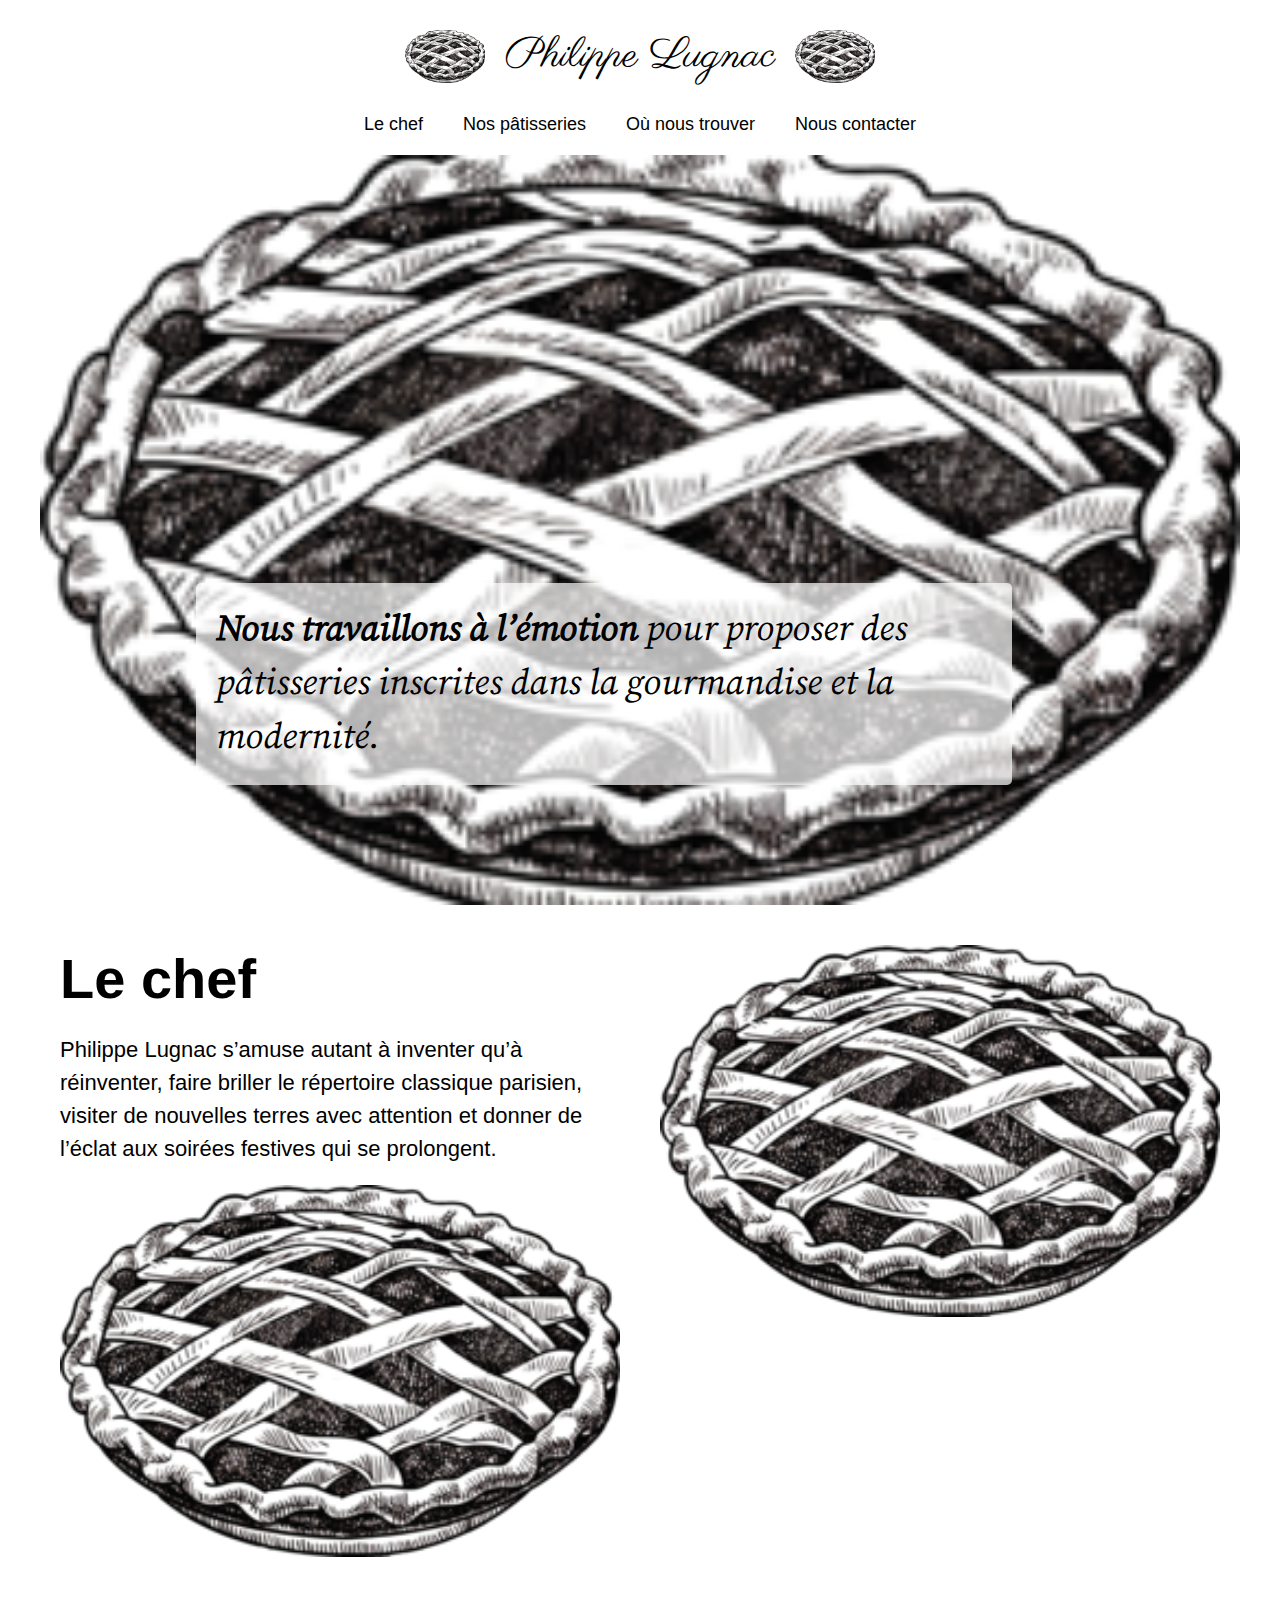
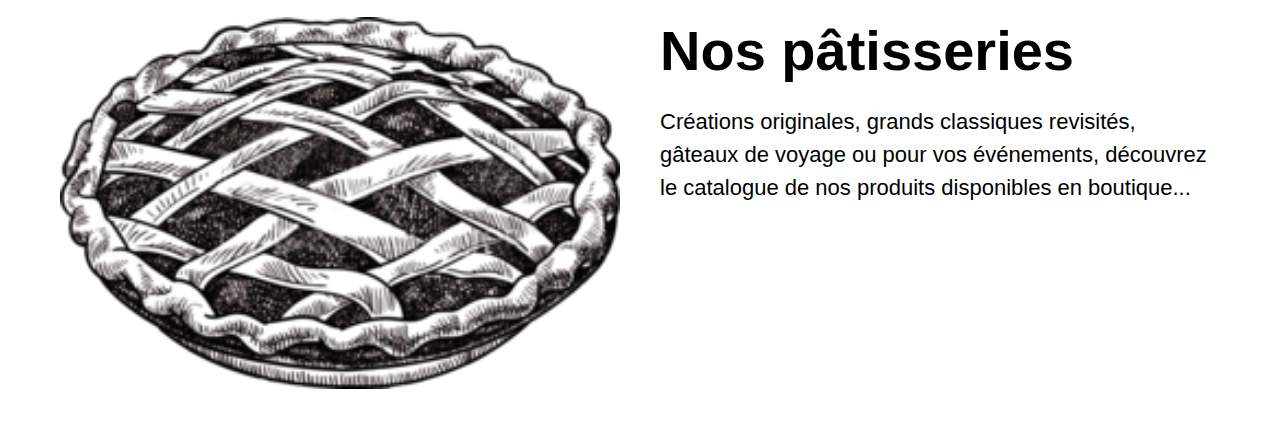
==== index.html @ a854a2fa "Modification du nom de fichier index et du path vers les assets" ====
<!DOCTYPE html>
<html lang="fr">
<head>
    <meta charset="UTF-8">
    <meta name="viewport" content="width=device-width, initial-scale=1.0">
    <title>Philippe Lugnac - Chef Pâtissier</title>
    <link rel="stylesheet" href="css/styles.css">
</head>
<body>
    <header>
        <div class="logo-container">
            <img src="assets/images/tarte.ico" alt="Logo 1" class="logo-image">
            <h1>Philippe Lugnac</h1>
            <img src="assets/images/tarte.ico" alt="Logo 2" class="logo-image">
        </div>
        <nav>
            <ul class="menu">
                <li><a href="#le-chef">Le chef</a></li>
                <li><a href="#nos-patisseries">Nos pâtisseries</a></li>
                <li><a href="#ou-nous-trouver">Où nous trouver</a></li>
                <li><a href="#nous-contacter">Nous contacter</a></li>
            </ul>
        </nav>
    </header>
    <main>
        <section class="introduction">
            <div class="text-container">
                <p class="highlight-text">
                    <span class="bold">Nous travaillons à l’émotion</span> pour proposer des pâtisseries inscrites
                    dans la gourmandise et la modernité.
                </p>
            </div>
        </section>
        <section class="two-columns">
            <div class="column column-1">
                <div class="text-section">
                    <h2>Le chef</h2>
                    <p>Philippe Lugnac s’amuse autant à inventer qu’à réinventer, faire briller le répertoire classique parisien, visiter de nouvelles terres avec attention et donner de l’éclat aux soirées festives qui se prolongent.</p>
                </div>
                <img src="assets/images/tarte.ico" alt="Image Colonne 1" class="column-image">
            </div>
            <div class="column column-2">
                <img src="assets/images/tarte.ico" alt="Image Colonne 2" class="column-image">
            </div>
        </section>
        <section class="two-columns-reverse">
            <div class="column column-1">
                <img src="assets/images/tarte.ico" alt="Image Colonne 3" class="column-image">
            </div>
            <div class="column column-2">
                <div class="text-section">
                    <h2>Nos pâtisseries</h2>
                    <p>Créations originales, grands classiques revisités, gâteaux de voyage ou pour vos événements, découvrez le catalogue de nos produits disponibles en boutique...</p>
                </div>
            </div>
        </section>
        
    </main>
    
</body>
</html>
---- css/styles.css ----
@font-face {
  font-family: 'Parisienne';
  src: url(../assets/fonts/Parisienne-Regular.ttf);
}

@font-face {
  font-family: 'Source Serif Pro';
  src: url(../assets/fonts/SourceSerifPro-Italic.ttf);
}

body {
  font-family: Inter, sans-serif;
  margin: 0;
  padding: 0;
}

header {
  display: flex;
  flex-direction: column;
  align-items: center;
  margin-bottom: 20px;
}

.logo-container {
  display: flex;
  justify-content: center;
  align-items: center;
}

.logo-image {
  width: 80px;
  height: auto;
  margin: 20px;
}

h1 {
  font-family: 'Parisienne', cursive;
  font-size: 42px;
  font-weight: 400;
  line-height: 57px;
  letter-spacing: 0em;
  text-align: left;
}

.menu {
  list-style-type: none;
  display: flex;
  justify-content: space-around;
  width: 100%;
  padding: 0;
  margin: 0;
}

.menu li {
  font-size: 18px;
  font-weight: 500;
  line-height: 22px;
  letter-spacing: 0em;
  text-align: left;
}

.menu a {
  text-decoration: none;
  color: inherit;
  padding: 10px 20px;
}

.menu a:hover {
  background-color: #f0f0f0;
}

main {
  max-width: 1200px;
  margin: 0 auto;
}

.introduction {
  position: relative;
  height: 750px;
  background-image: url('../assets/images/tarte.ico');
  background-size: cover;
  background-position: center;
  padding: 20px;
  box-sizing: border-box;
}

.text-container {
  position: absolute;
  left: 156px;
  top: 154px;
  width: 816px;
  max-width: 100%;
  height: 750px;
  display: flex;
  justify-content: center;
  align-items: center;
}

.highlight-text {
  font-family: 'Source Serif Pro', serif;
  font-size: 36px;
  font-style: italic;
  font-weight: 400;
  line-height: 54px;
  letter-spacing: 0em;
  text-align: left;
  background-color: rgba(255, 255, 255, 0.7);
  padding: 20px;
  border-radius: 5px;
  box-sizing: border-box;
}

.highlight-text .bold {
  font-weight: 600;
}

@media (max-width: 1024px) {
  .text-container {
      left: 50px;
  }
}

@media (max-width: 768px) {
  .text-container {
      left: 30px;
  }
}

@media (max-width: 480px) {
  .text-container {
      left: 15px;
      top: 100px;
  }

  .highlight-text {
      font-size: 28px;
      line-height: 42px;
  }
}

.two-columns {
  display: flex;
  flex-wrap: wrap;
  justify-content: space-between;
  padding: 20px;
  box-sizing: border-box;
  margin: 20px 0;
}

.column {
  width: calc(50% - 20px);
}

.text-section {
  margin-bottom: 20px;
}

.text-section h2 {
  font-family: Inter, sans-serif;
  font-size: 56px;
  font-weight: 700;
  line-height: 68px;
  letter-spacing: 0em;
  text-align: left;
  margin: 0;
}

.text-section p {
  font-family: Inter, sans-serif;
  font-size: 22px;
  font-weight: 500;
  line-height: 33px;
  letter-spacing: 0em;
  text-align: left;
  margin: 20px 0 0;
}

.column-image {
  width: 100%;
  height: auto;
  display: block;
}

@media (max-width: 768px) {
  .column {
      width: 100%;
      margin-bottom: 20px;
  }
}

.two-columns-reverse {
  display: flex;
  flex-wrap: wrap;
  justify-content: space-between;
  padding: 20px;
  box-sizing: border-box;
  margin: 20px 0;
}

.column-1, .column-2 {
  width: calc(50% - 20px);
}

.column-1 {
  order: 1;
}

.column-2 {
  order: 2;
}

.column-2 .text-section {
  margin-bottom: 20px;
}

.column-2 .text-section h2 {
  font-family: Inter, sans-serif;
  font-size: 56px;
  font-weight: 700;
  line-height: 68px;
  letter-spacing: 0em;
  text-align: left;
  margin: 0;
}

.column-2 .text-section p {
  font-family: Inter, sans-serif;
  font-size: 22px;
  font-weight: 500;
  line-height: 33px;
  letter-spacing: 0em;
  text-align: left;
  margin: 20px 0 0;
}

.column-image {
  width: 100%;
  height: auto;
  display: block;
}

@media (max-width: 768px) {
  .column-1, .column-2 {
      width: 100%;
      margin-bottom: 20px;
  }

  .column-1 {
      order: 2;
  }

  .column-2 {
      order: 1;
  }
}
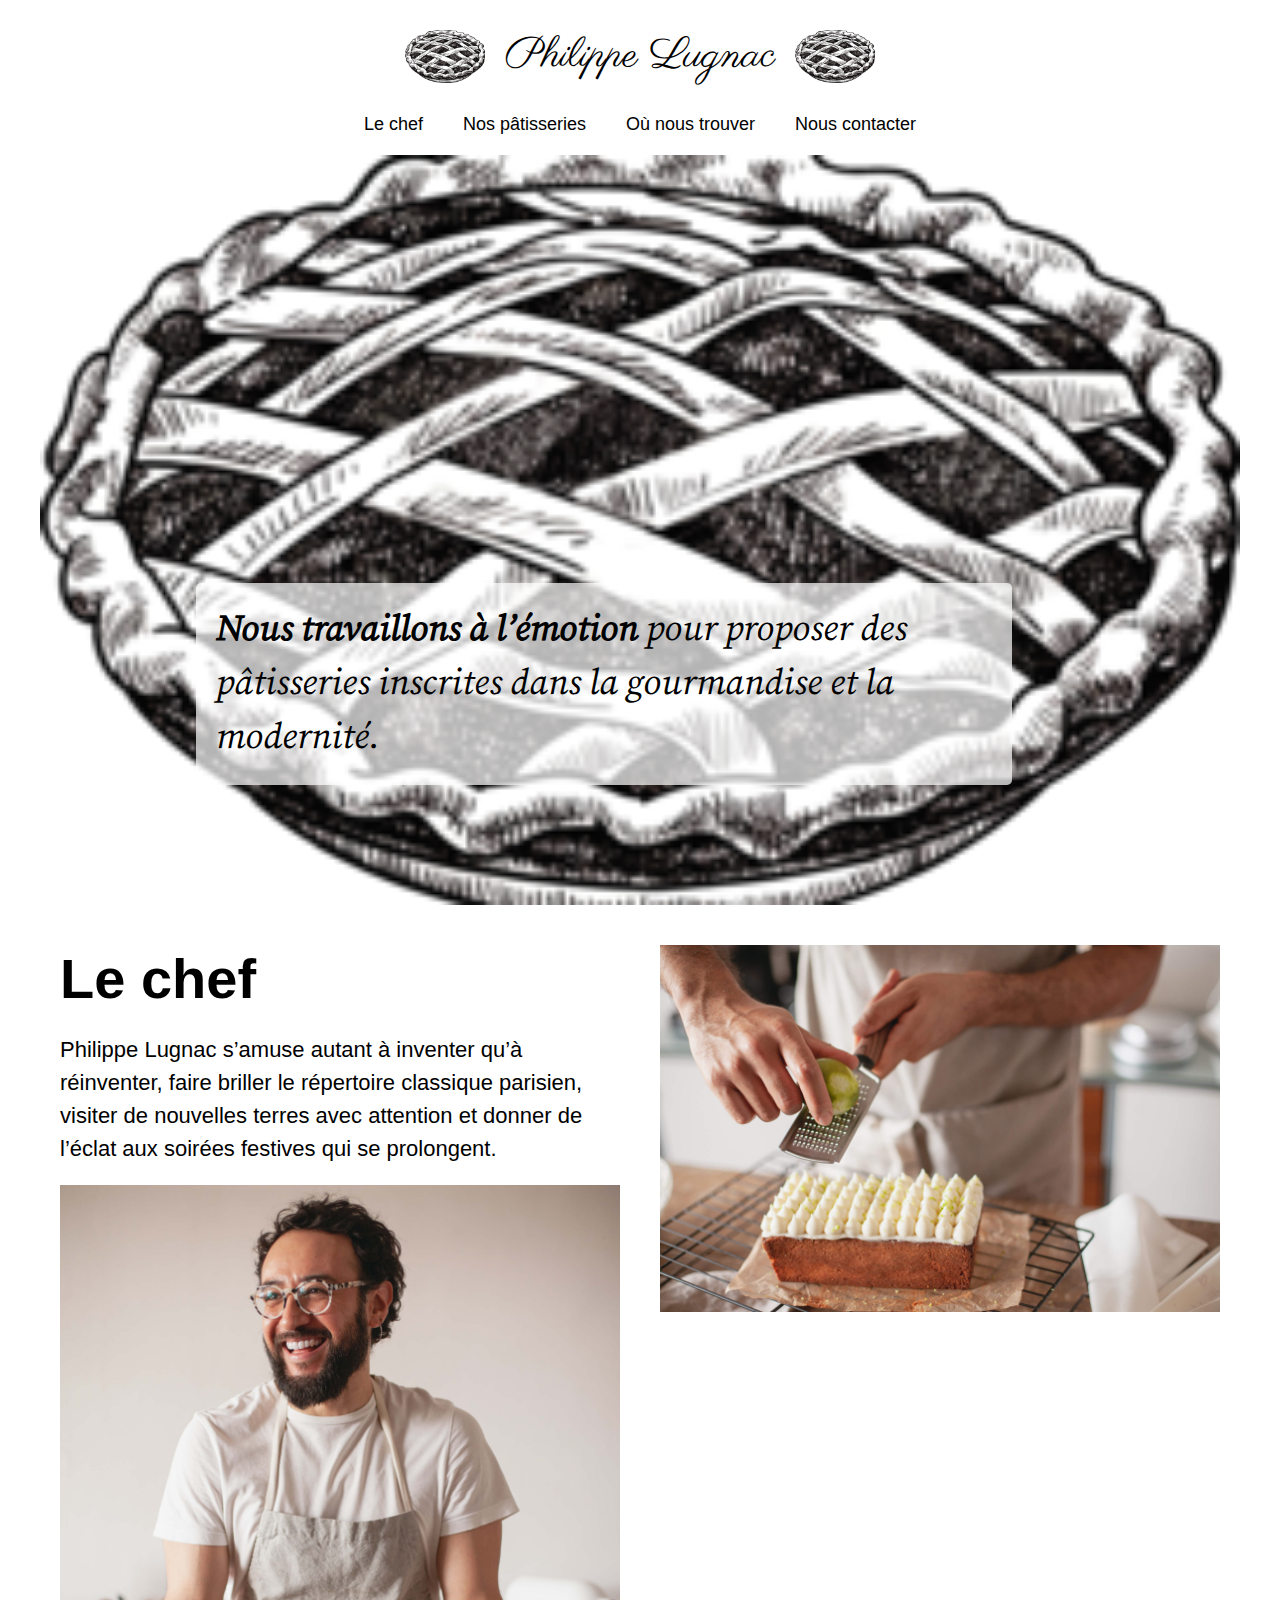
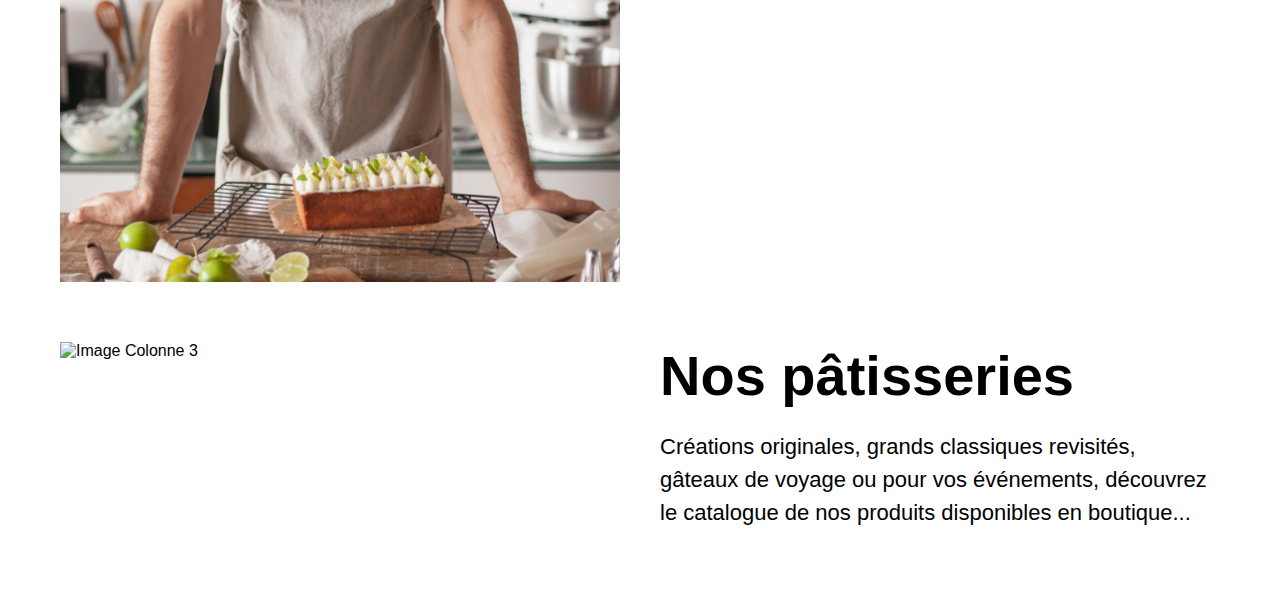
==== commit 9d9b3c07: "Update index.html" ====
--- a/index.html
+++ b/index.html
@@ -37,15 +37,15 @@
                     <h2>Le chef</h2>
                     <p>Philippe Lugnac s’amuse autant à inventer qu’à réinventer, faire briller le répertoire classique parisien, visiter de nouvelles terres avec attention et donner de l’éclat aux soirées festives qui se prolongent.</p>
                 </div>
-                <img src="assets/images/tarte.ico" alt="Image Colonne 1" class="column-image">
+                <img src="assets/images/le-chef-2 (1).jpg" alt="Image Colonne 1" class="column-image">
             </div>
             <div class="column column-2">
-                <img src="assets/images/tarte.ico" alt="Image Colonne 2" class="column-image">
+                <img src="assets/images/le-chef-1 (1).jpg" alt="Image Colonne 2" class="column-image">
             </div>
         </section>
         <section class="two-columns-reverse">
             <div class="column column-1">
-                <img src="assets/images/tarte.ico" alt="Image Colonne 3" class="column-image">
+                <img src="assets/images/no-patisseries.jpg" alt="Image Colonne 3" class="column-image">
             </div>
             <div class="column column-2">
                 <div class="text-section">
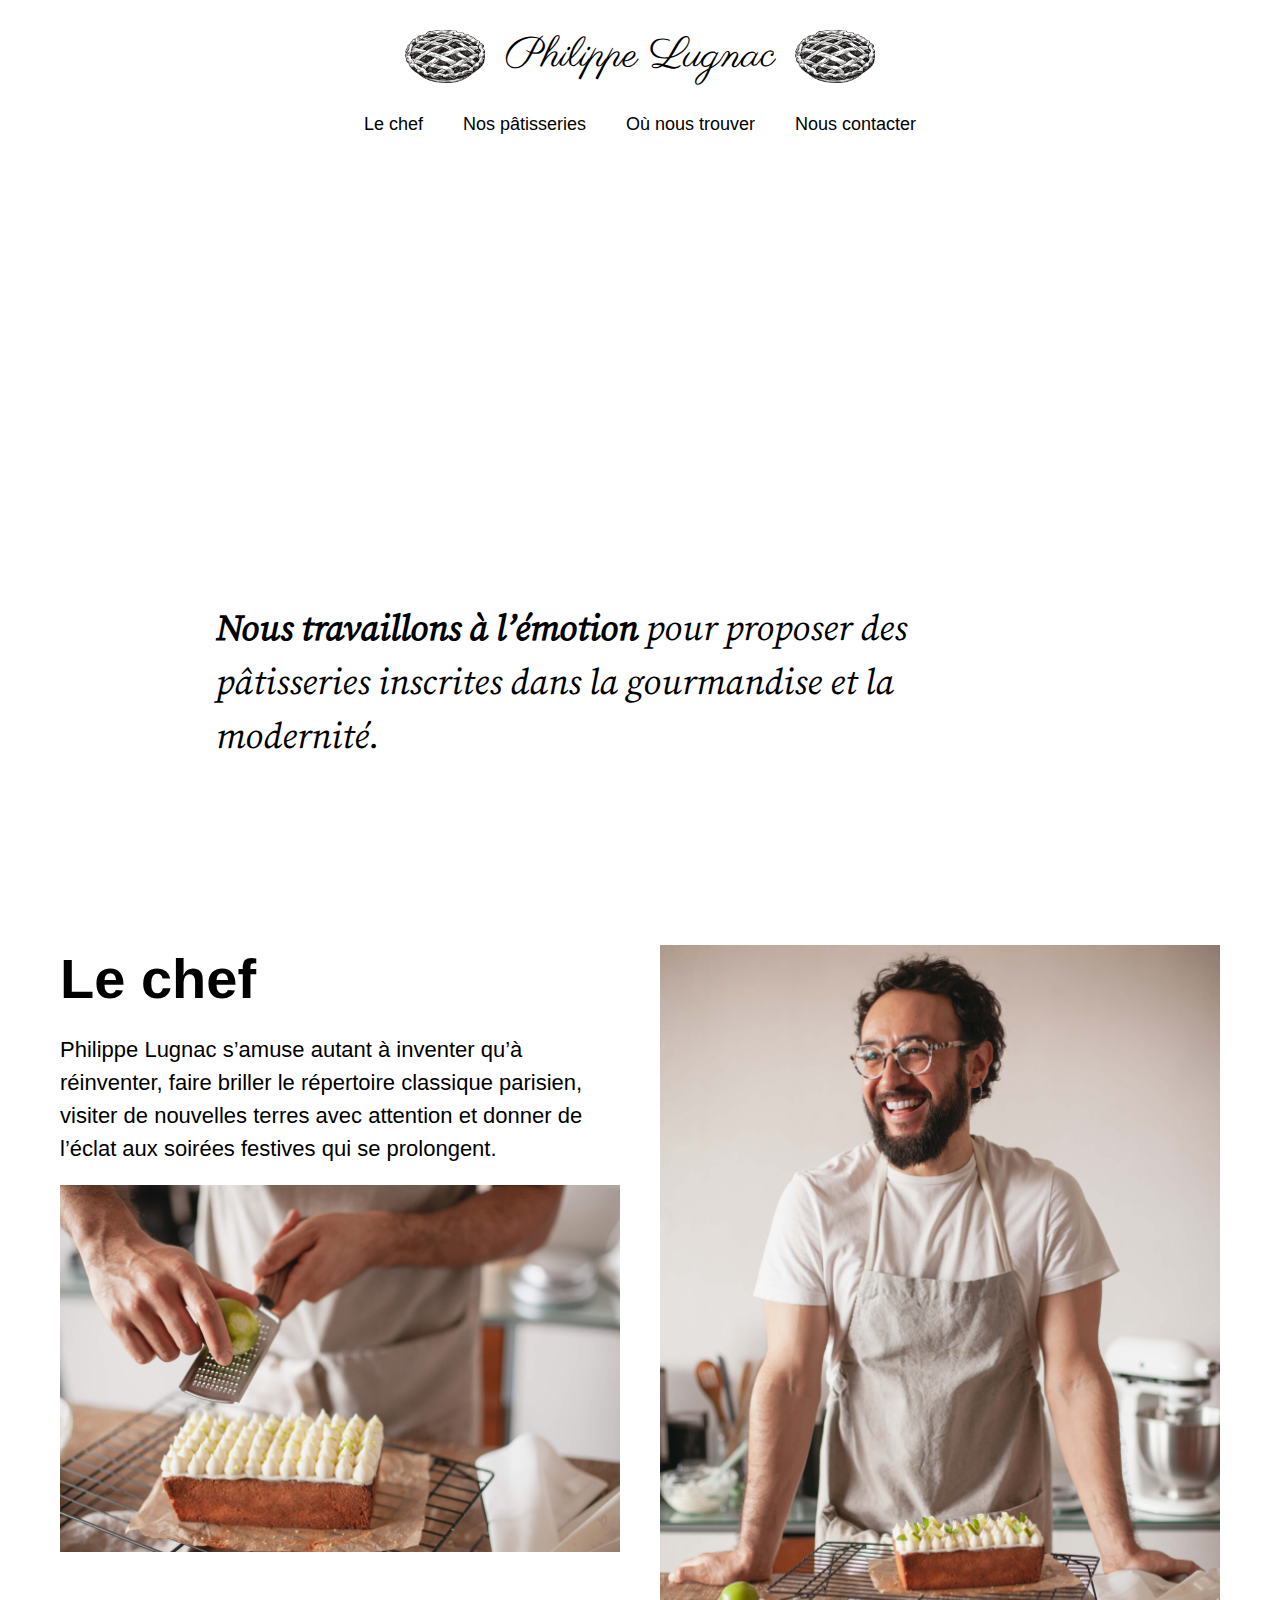
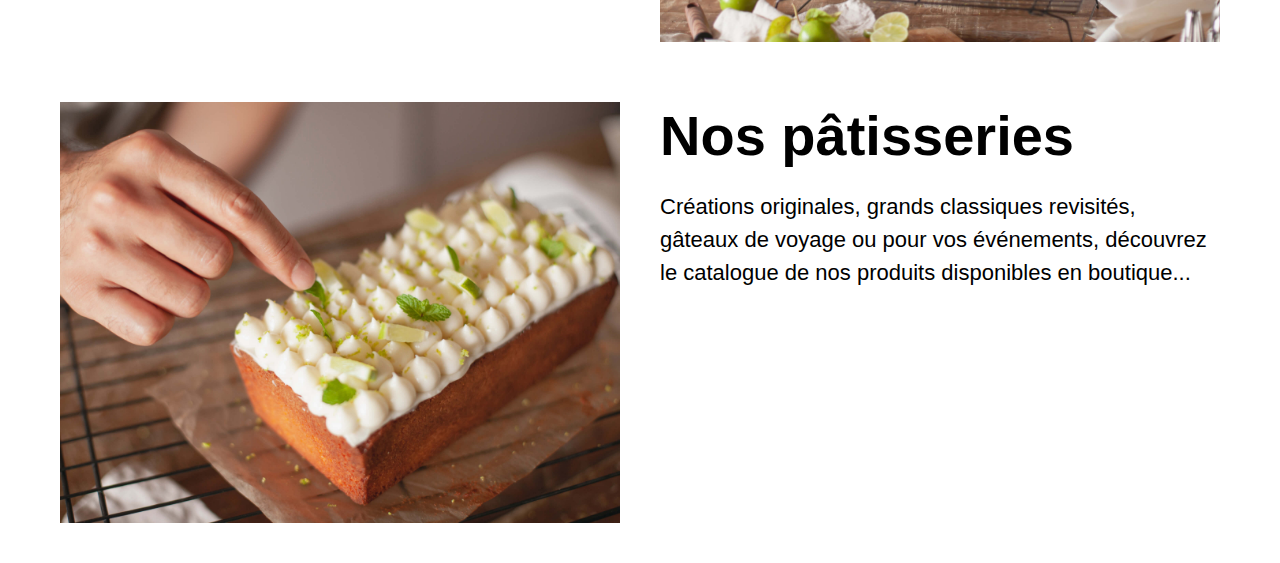
==== commit 4e866edb: "Update styles.css and index.html" ====
--- a/index.html
+++ b/index.html
@@ -37,15 +37,15 @@
                     <h2>Le chef</h2>
                     <p>Philippe Lugnac s’amuse autant à inventer qu’à réinventer, faire briller le répertoire classique parisien, visiter de nouvelles terres avec attention et donner de l’éclat aux soirées festives qui se prolongent.</p>
                 </div>
-                <img src="assets/images/le-chef-2 (1).jpg" alt="Image Colonne 1" class="column-image">
+                <img src="assets/images/le-chef-1 (1).jpg" alt="Image Colonne 1" class="column-image">
             </div>
             <div class="column column-2">
-                <img src="assets/images/le-chef-1 (1).jpg" alt="Image Colonne 2" class="column-image">
+                <img src="assets/images/le-chef-2 (1).jpg" alt="Image Colonne 2" class="column-image">
             </div>
         </section>
         <section class="two-columns-reverse">
             <div class="column column-1">
-                <img src="assets/images/no-patisseries.jpg" alt="Image Colonne 3" class="column-image">
+                <img src="assets/images/nos-patisseries (1).jpg" alt="Image Colonne 3" class="column-image">
             </div>
             <div class="column column-2">
                 <div class="text-section">
--- a/css/styles.css
+++ b/css/styles.css
@@ -77,7 +77,7 @@
 .introduction {
   position: relative;
   height: 750px;
-  background-image: url('../assets/images/tarte.ico');
+  background-image: url('../assets/images/slide-1.jpg');
   background-size: cover;
   background-position: center;
   padding: 20px;
